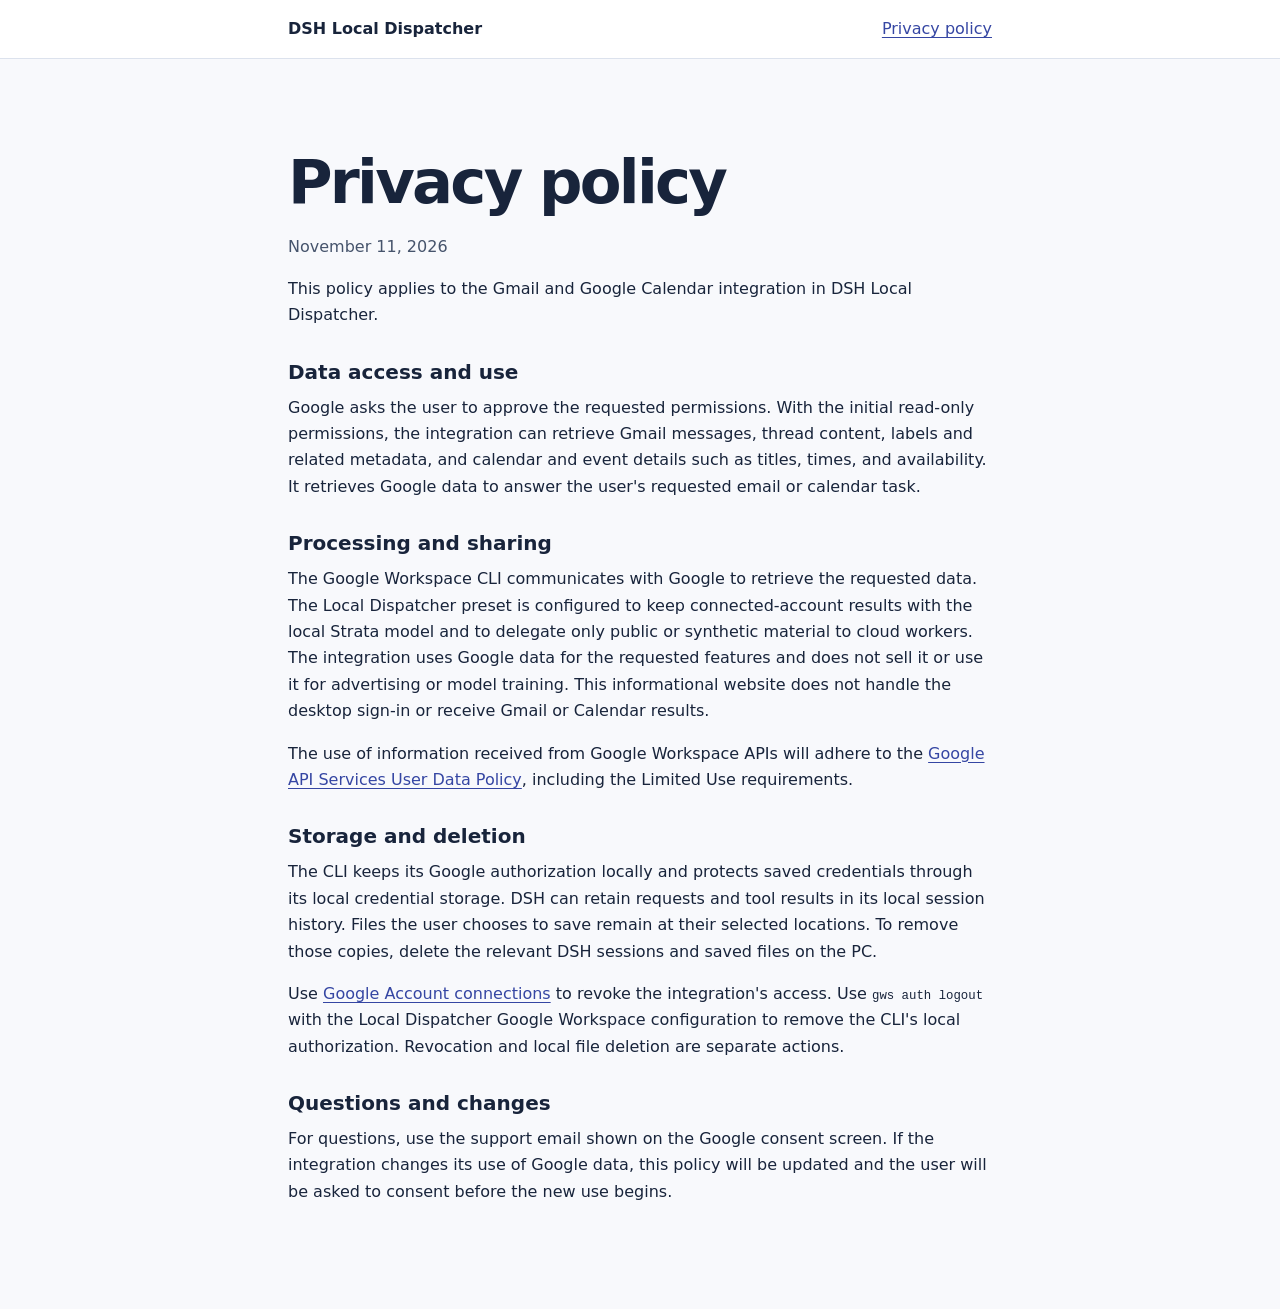
==== privacy.html @ b5ef5ec4 "Publish DSH Local Dispatcher homepage and privacy policy" ====
<!doctype html>
<html lang="en">
<head>
  <meta charset="utf-8">
  <meta name="viewport" content="width=device-width, initial-scale=1">
  <meta name="description" content="Privacy policy for the DSH Local Dispatcher Gmail and Google Calendar integration.">
  <title>Privacy policy | DSH Local Dispatcher</title>
  <link rel="stylesheet" href="styles.css">
</head>
<body>
  <header class="site-header">
    <div class="shell nav">
      <a class="brand" href="./">DSH Local Dispatcher</a>
      <a href="privacy.html" aria-current="page">Privacy policy</a>
    </div>
  </header>
  <main class="shell policy">
    <h1>Privacy policy</h1>
    <p class="updated">November 11, 2026</p>
    <p>This policy applies to the Gmail and Google Calendar integration in DSH Local Dispatcher.</p>
    <h2>Data access and use</h2>
    <p>Google asks the user to approve the requested permissions. With the initial read-only permissions, the integration can retrieve Gmail messages, thread content, labels and related metadata, and calendar and event details such as titles, times, and availability. It retrieves Google data to answer the user's requested email or calendar task.</p>
    <h2>Processing and sharing</h2>
    <p>The Google Workspace CLI communicates with Google to retrieve the requested data. The Local Dispatcher preset is configured to keep connected-account results with the local Strata model and to delegate only public or synthetic material to cloud workers. The integration uses Google data for the requested features and does not sell it or use it for advertising or model training. This informational website does not handle the desktop sign-in or receive Gmail or Calendar results.</p>
    <p>The use of information received from Google Workspace APIs will adhere to the <a href="https://developers.google.com/terms/api-services-user-data-policy">Google API Services User Data Policy</a>, including the Limited Use requirements.</p>
    <h2>Storage and deletion</h2>
    <p>The CLI keeps its Google authorization locally and protects saved credentials through its local credential storage. DSH can retain requests and tool results in its local session history. Files the user chooses to save remain at their selected locations. To remove those copies, delete the relevant DSH sessions and saved files on the PC.</p>
    <p>Use <a href="https://myaccount.google.com/connections">Google Account connections</a> to revoke the integration's access. Use <code>gws auth logout</code> with the Local Dispatcher Google Workspace configuration to remove the CLI's local authorization. Revocation and local file deletion are separate actions.</p>
    <h2>Questions and changes</h2>
    <p>For questions, use the support email shown on the Google consent screen. If the integration changes its use of Google data, this policy will be updated and the user will be asked to consent before the new use begins.</p>
  </main>
</body>
</html>
---- styles.css ----
:root {
  color-scheme: light dark;
  --page: #f8f9fc;
  --surface: #fff;
  --text: #18243b;
  --muted: #46546c;
  --line: #dce2ed;
  --link: #3546a3;
  font-family: Inter, system-ui, sans-serif;
}

* { box-sizing: border-box; }
body { margin: 0; background: var(--page); color: var(--text); line-height: 1.65; }
.shell { width: min(100% - 2.5rem, 44rem); margin-inline: auto; }
.site-header { background: var(--surface); border-bottom: 1px solid var(--line); }
.nav { display: flex; align-items: center; justify-content: space-between; gap: .6rem 1.25rem; flex-wrap: wrap; padding-block: 1rem; }
.brand { color: var(--text); font-weight: 700; text-decoration: none; }
main { padding-block: clamp(2.5rem, 8vw, 5.5rem); }
h1, h2 { line-height: 1.18; }
h1 { font-size: clamp(2.2rem, 6vw, 3.8rem); letter-spacing: -.045em; margin: 0 0 .9rem; }
h2 { font-size: 1.25rem; margin: 2rem 0 .65rem; }
p { margin: .6rem 0 1rem; }
.intro { font-size: 1.23rem; color: var(--muted); max-width: 35rem; }
.services { display: grid; grid-template-columns: repeat(2, minmax(0, 1fr)); gap: .75rem; }
.services div { padding: 1rem; background: var(--surface); border: 1px solid var(--line); border-radius: .6rem; }
.services dt { font-weight: 700; }
.services dd { margin: .25rem 0 0; color: var(--muted); }
a { color: var(--link); text-underline-offset: .2em; }
a:focus-visible { outline: 2px solid var(--link); outline-offset: .2em; }
.updated { color: var(--muted); }
code { font-size: .95em; }

@media (max-width: 32rem) {
  .services { grid-template-columns: 1fr; }
}

@media (prefers-color-scheme: dark) {
  :root {
    --page: #111827;
    --surface: #1a2335;
    --text: #f0f4ff;
    --muted: #c0cbe0;
    --line: #35435b;
    --link: #b4c1ff;
  }
}
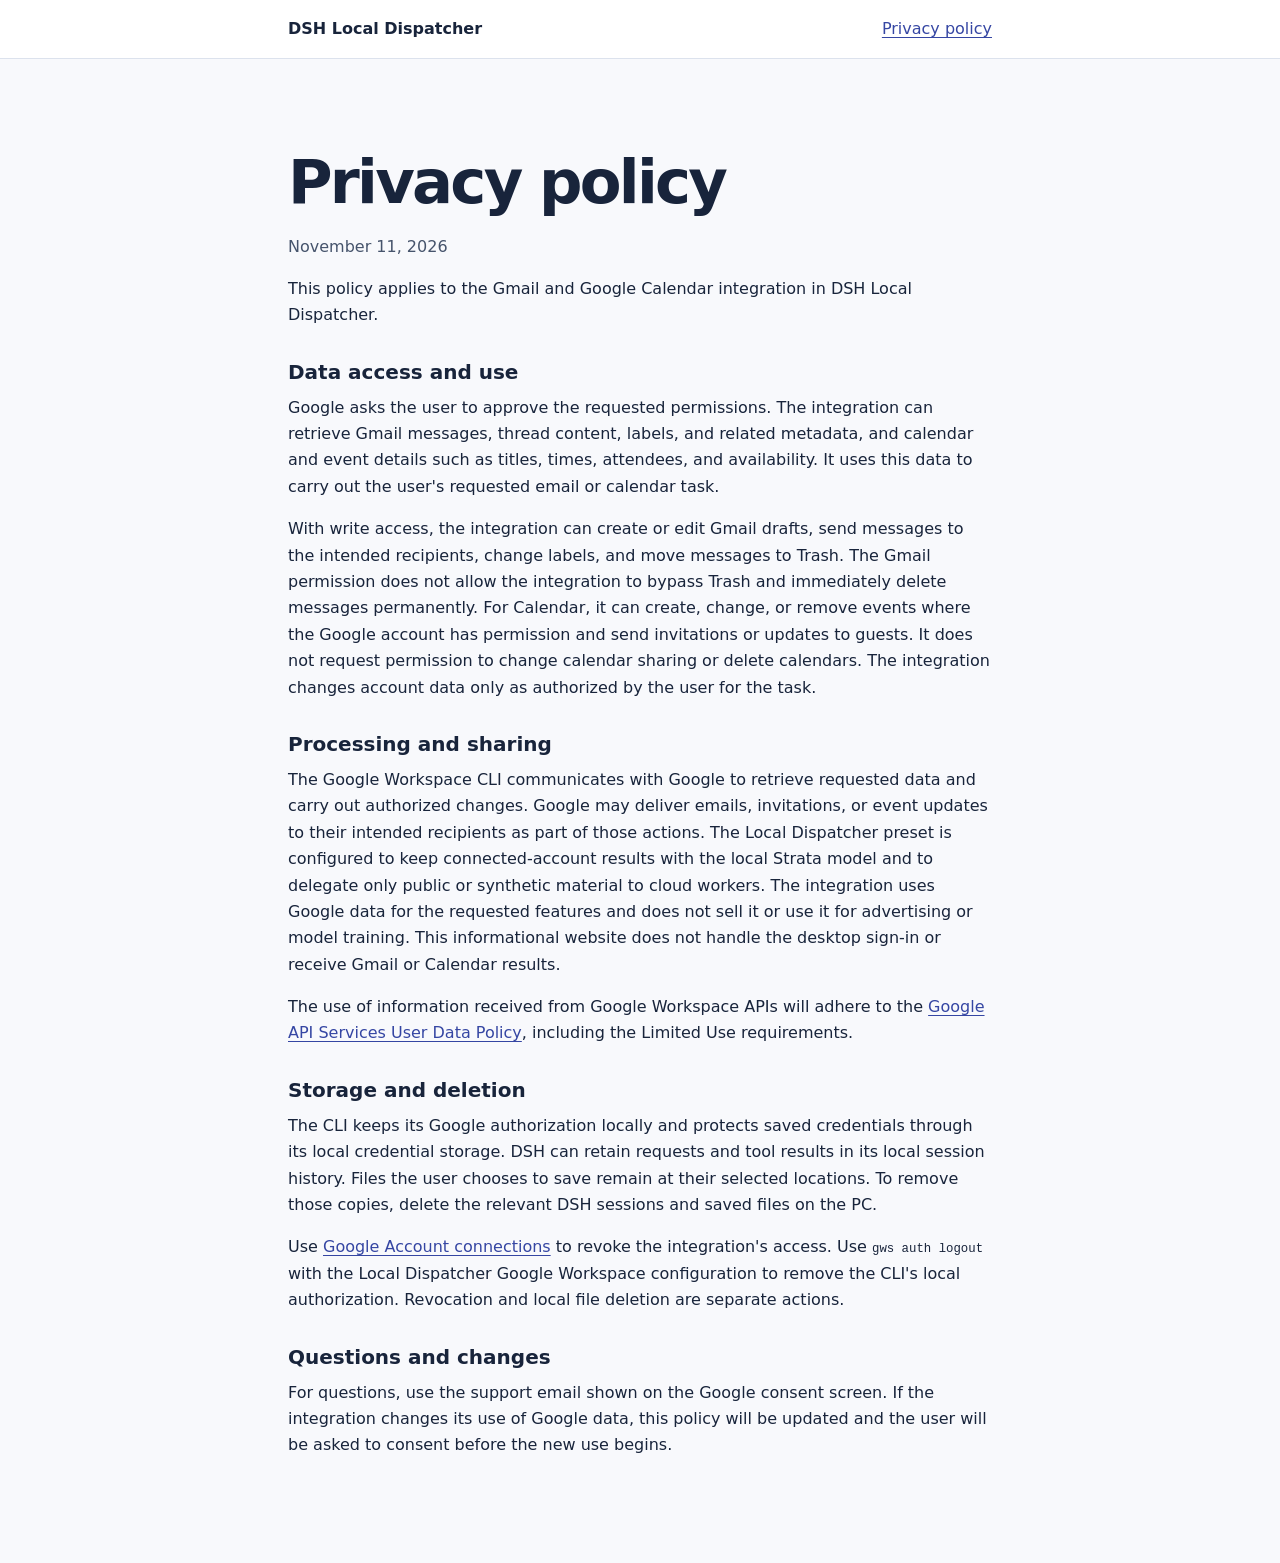
==== commit 7b4c8734: "Describe Gmail and Calendar write access" ====
--- a/privacy.html
+++ b/privacy.html
@@ -19,9 +19,10 @@
     <p class="updated">November 11, 2026</p>
     <p>This policy applies to the Gmail and Google Calendar integration in DSH Local Dispatcher.</p>
     <h2>Data access and use</h2>
-    <p>Google asks the user to approve the requested permissions. With the initial read-only permissions, the integration can retrieve Gmail messages, thread content, labels and related metadata, and calendar and event details such as titles, times, and availability. It retrieves Google data to answer the user's requested email or calendar task.</p>
+    <p>Google asks the user to approve the requested permissions. The integration can retrieve Gmail messages, thread content, labels, and related metadata, and calendar and event details such as titles, times, attendees, and availability. It uses this data to carry out the user's requested email or calendar task.</p>
+    <p>With write access, the integration can create or edit Gmail drafts, send messages to the intended recipients, change labels, and move messages to Trash. The Gmail permission does not allow the integration to bypass Trash and immediately delete messages permanently. For Calendar, it can create, change, or remove events where the Google account has permission and send invitations or updates to guests. It does not request permission to change calendar sharing or delete calendars. The integration changes account data only as authorized by the user for the task.</p>
     <h2>Processing and sharing</h2>
-    <p>The Google Workspace CLI communicates with Google to retrieve the requested data. The Local Dispatcher preset is configured to keep connected-account results with the local Strata model and to delegate only public or synthetic material to cloud workers. The integration uses Google data for the requested features and does not sell it or use it for advertising or model training. This informational website does not handle the desktop sign-in or receive Gmail or Calendar results.</p>
+    <p>The Google Workspace CLI communicates with Google to retrieve requested data and carry out authorized changes. Google may deliver emails, invitations, or event updates to their intended recipients as part of those actions. The Local Dispatcher preset is configured to keep connected-account results with the local Strata model and to delegate only public or synthetic material to cloud workers. The integration uses Google data for the requested features and does not sell it or use it for advertising or model training. This informational website does not handle the desktop sign-in or receive Gmail or Calendar results.</p>
     <p>The use of information received from Google Workspace APIs will adhere to the <a href="https://developers.google.com/terms/api-services-user-data-policy">Google API Services User Data Policy</a>, including the Limited Use requirements.</p>
     <h2>Storage and deletion</h2>
     <p>The CLI keeps its Google authorization locally and protects saved credentials through its local credential storage. DSH can retain requests and tool results in its local session history. Files the user chooses to save remain at their selected locations. To remove those copies, delete the relevant DSH sessions and saved files on the PC.</p>
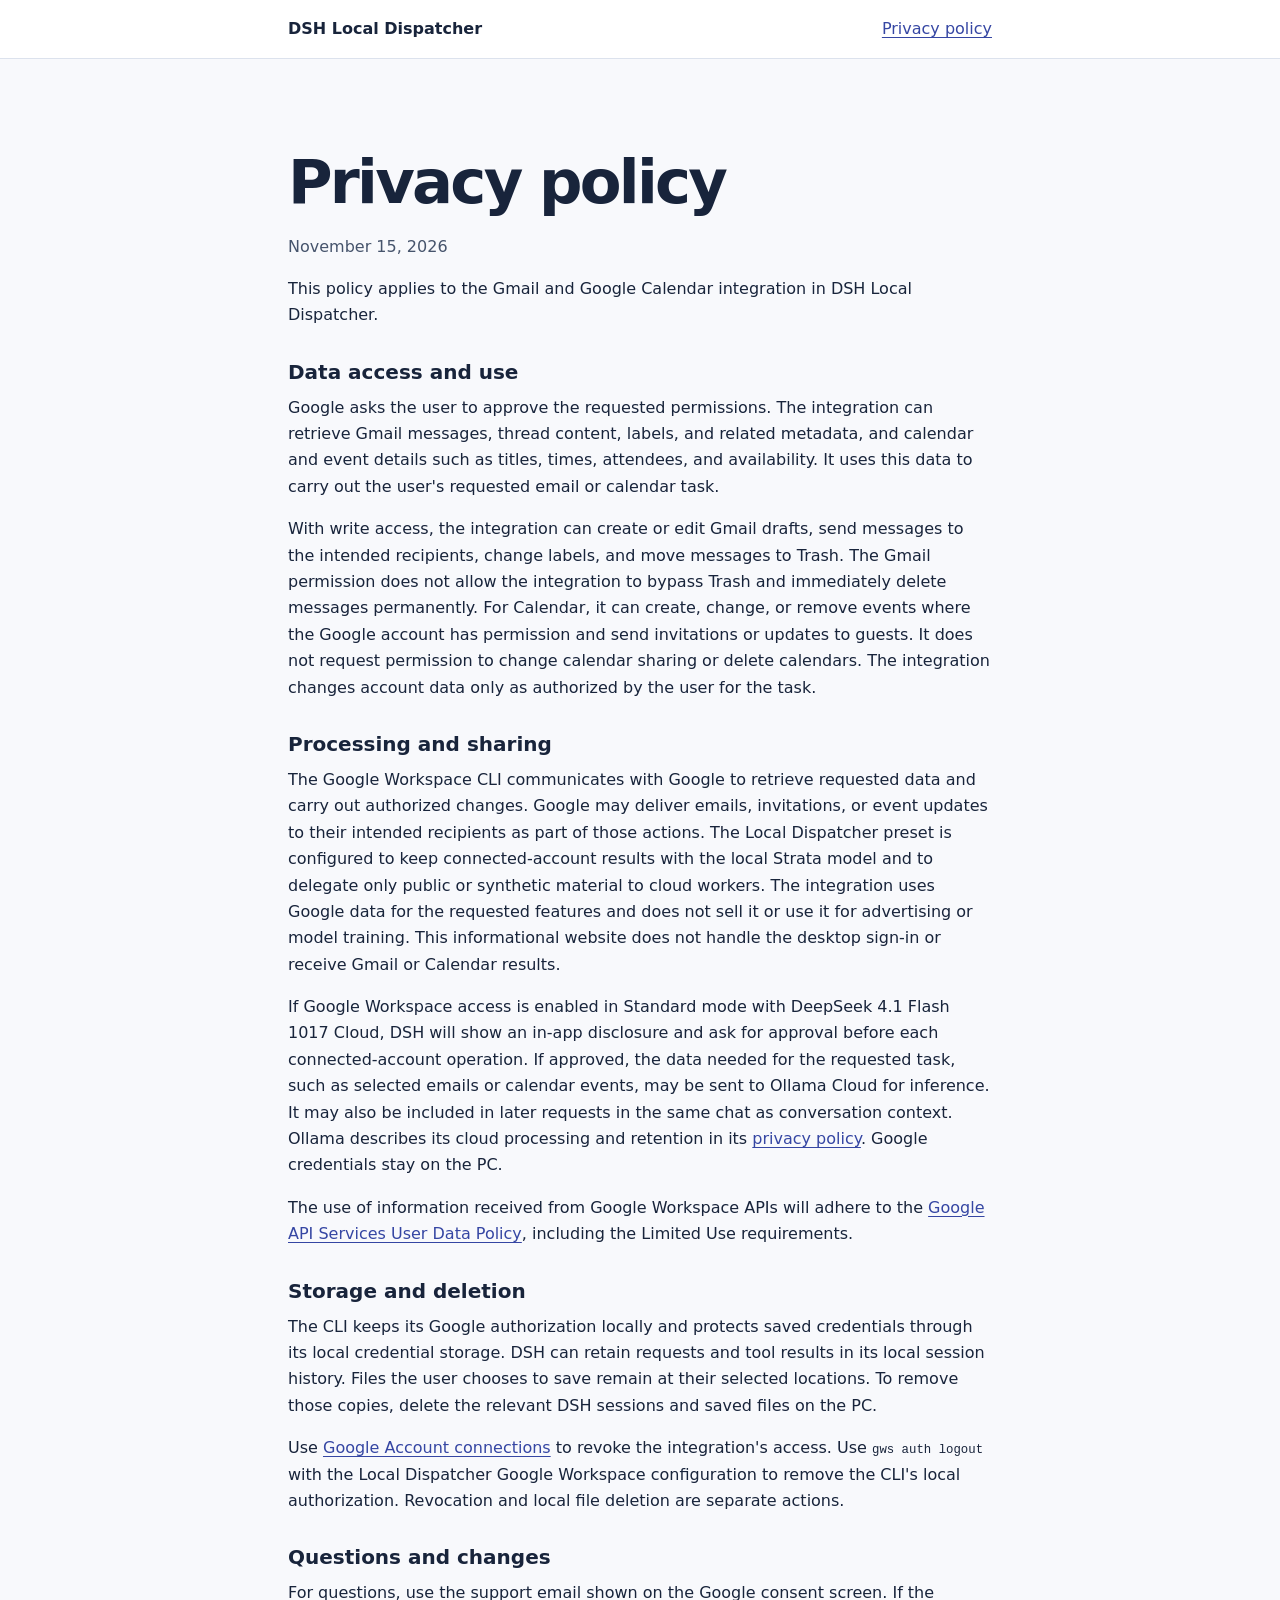
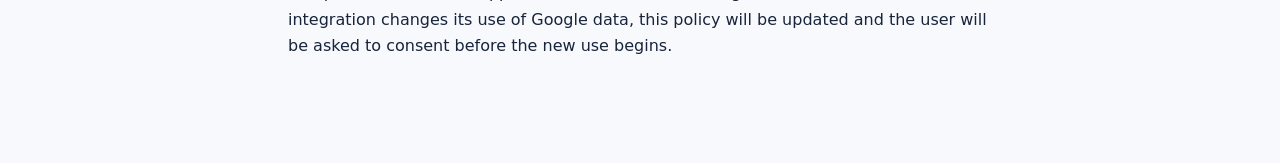
==== commit 476a3247: "Disclose optional DSH Cloud processing for Google Workspace" ====
--- a/privacy.html
+++ b/privacy.html
@@ -16,13 +16,14 @@
   </header>
   <main class="shell policy">
     <h1>Privacy policy</h1>
-    <p class="updated">November 11, 2026</p>
+    <p class="updated">November 15, 2026</p>
     <p>This policy applies to the Gmail and Google Calendar integration in DSH Local Dispatcher.</p>
     <h2>Data access and use</h2>
     <p>Google asks the user to approve the requested permissions. The integration can retrieve Gmail messages, thread content, labels, and related metadata, and calendar and event details such as titles, times, attendees, and availability. It uses this data to carry out the user's requested email or calendar task.</p>
     <p>With write access, the integration can create or edit Gmail drafts, send messages to the intended recipients, change labels, and move messages to Trash. The Gmail permission does not allow the integration to bypass Trash and immediately delete messages permanently. For Calendar, it can create, change, or remove events where the Google account has permission and send invitations or updates to guests. It does not request permission to change calendar sharing or delete calendars. The integration changes account data only as authorized by the user for the task.</p>
     <h2>Processing and sharing</h2>
     <p>The Google Workspace CLI communicates with Google to retrieve requested data and carry out authorized changes. Google may deliver emails, invitations, or event updates to their intended recipients as part of those actions. The Local Dispatcher preset is configured to keep connected-account results with the local Strata model and to delegate only public or synthetic material to cloud workers. The integration uses Google data for the requested features and does not sell it or use it for advertising or model training. This informational website does not handle the desktop sign-in or receive Gmail or Calendar results.</p>
+    <p>If Google Workspace access is enabled in Standard mode with DeepSeek 4.1 Flash 1017 Cloud, DSH will show an in-app disclosure and ask for approval before each connected-account operation. If approved, the data needed for the requested task, such as selected emails or calendar events, may be sent to Ollama Cloud for inference. It may also be included in later requests in the same chat as conversation context. Ollama describes its cloud processing and retention in its <a href="https://ollama.com/privacy">privacy policy</a>. Google credentials stay on the PC.</p>
     <p>The use of information received from Google Workspace APIs will adhere to the <a href="https://developers.google.com/terms/api-services-user-data-policy">Google API Services User Data Policy</a>, including the Limited Use requirements.</p>
     <h2>Storage and deletion</h2>
     <p>The CLI keeps its Google authorization locally and protects saved credentials through its local credential storage. DSH can retain requests and tool results in its local session history. Files the user chooses to save remain at their selected locations. To remove those copies, delete the relevant DSH sessions and saved files on the PC.</p>
